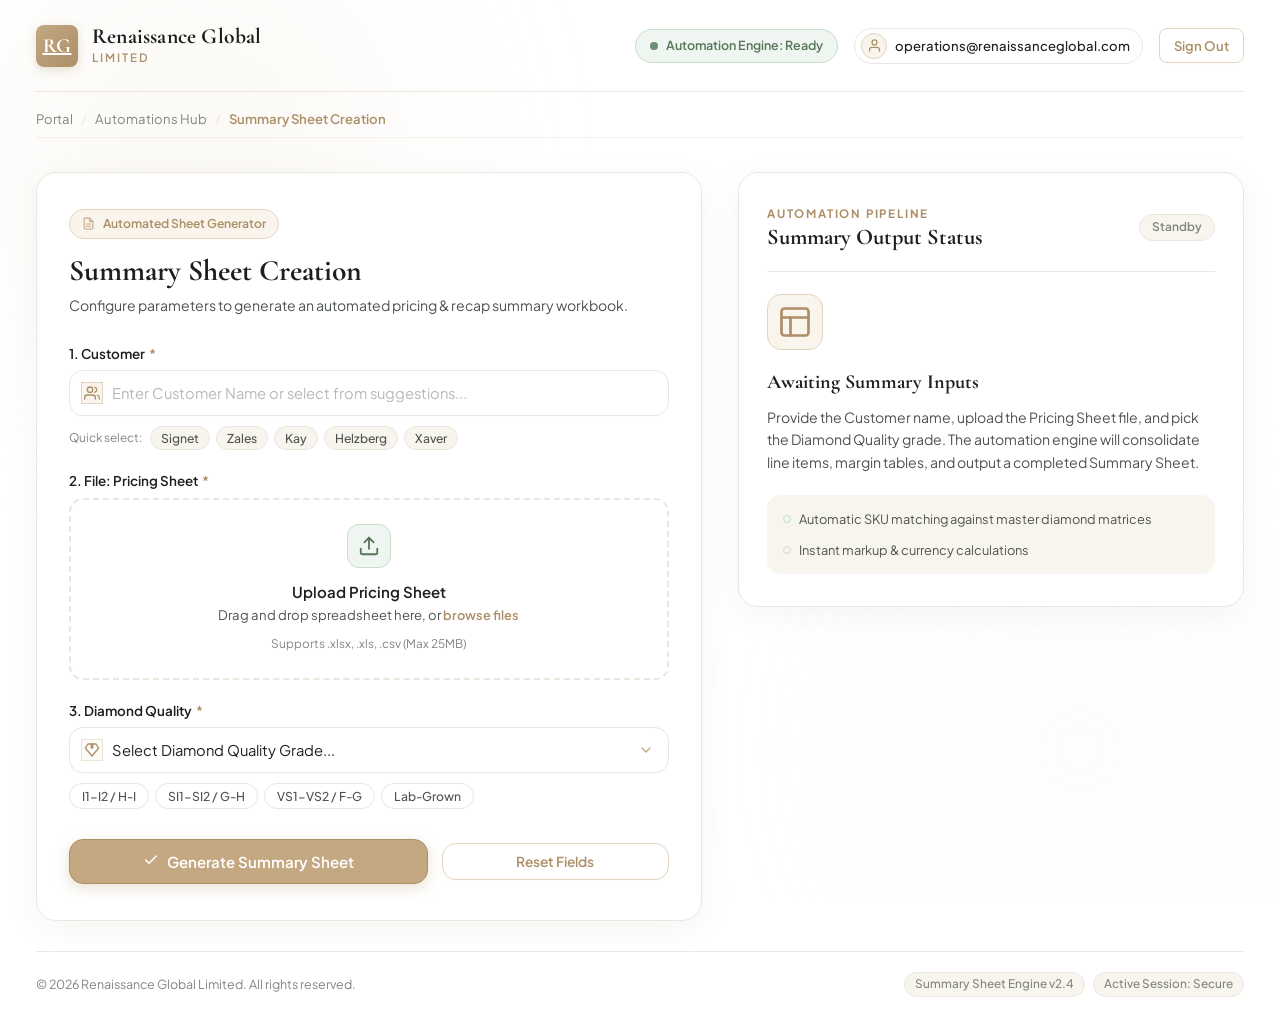
==== summary-sheet-creation.html @ 7bf602a8 "Initial commit" ====
<!DOCTYPE html>
<html lang="en">
<head>
  <meta charset="UTF-8">
  <meta name="viewport" content="width=device-width, initial-scale=1.0">
  <title>Summary Sheet Creation — Renaissance Global Limited</title>
  <meta name="description" content="Renaissance Global Limited — Automated Summary Sheet Creation workflow for customer pricing sheets and diamond specifications.">
  <meta name="theme-color" content="#ffffff">

  <!-- Typography -->
  <link rel="preconnect" href="https://fonts.googleapis.com">
  <link rel="preconnect" href="https://fonts.gstatic.com" crossorigin>
  <link href="https://fonts.googleapis.com/css2?family=Cormorant+Garamond:ital,wght@0,500;0,600;0,700;1,400&family=Plus+Jakarta+Sans:wght@300;400;500;600;700&display=swap" rel="stylesheet">
  <link rel="icon" href="data:image/svg+xml,<svg xmlns='http://www.w3.org/2000/svg' viewBox='0 0 32 32'><rect width='32' height='32' rx='6' fill='%23C4A882'/><text x='16' y='22' font-family='Georgia, serif' font-size='15' font-weight='bold' fill='white' text-anchor='middle'>RG</text></svg>">

  <link rel="stylesheet" href="styles.css">
</head>
<body class="page-summary-sheet">
  <!-- Subtle Ambient Glow Orbs (Soft Cream & Light Green on 80%+ White Canvas) -->
  <div class="ambient-canvas" aria-hidden="true">
    <div class="glow-shape shape-1"></div>
    <div class="glow-shape shape-2"></div>
  </div>

  <div class="page-wrapper app-layout">
    <!-- Top Portal Header -->
    <header class="portal-header">
      <div class="brand-group">
        <a href="index.html" class="brand-monogram" title="Back to Portal Home">RG</a>
        <div class="brand-meta">
          <span class="brand-name">Renaissance Global</span>
          <span class="brand-sub">Limited</span>
        </div>
      </div>

      <!-- Navigation & User Info -->
      <div class="header-user-nav">
        <div class="status-indicator">
          <span class="status-dot"></span>
          <span class="status-text">Automation Engine: Ready</span>
        </div>

        <div class="user-profile-badge">
          <span class="user-avatar icon-tan">
            <svg width="15" height="15" viewBox="0 0 24 24" fill="none" stroke="currentColor" stroke-width="2" stroke-linecap="round" stroke-linejoin="round">
              <path d="M20 21v-2a4 4 0 0 0-4-4H8a4 4 0 0 0-4 4v2"></path>
              <circle cx="12" cy="7" r="4"></circle>
            </svg>
          </span>
          <span class="user-email-text" id="header-user-email">operations@renaissanceglobal.com</span>
        </div>

        <a href="index.html" class="btn btn-secondary btn-sm" id="header-logout-btn" title="Sign out of session">
          <span>Sign Out</span>
        </a>
      </div>
    </header>

    <!-- Breadcrumb / Workflow Title -->
    <nav class="breadcrumb-bar" aria-label="Breadcrumb">
      <div class="breadcrumb-trail">
        <a href="index.html" class="breadcrumb-link">Portal</a>
        <span class="breadcrumb-separator">/</span>
        <span class="breadcrumb-link">Automations Hub</span>
        <span class="breadcrumb-separator">/</span>
        <span class="breadcrumb-current">Summary Sheet Creation</span>
      </div>
    </nav>

    <!-- Main Content Area -->
    <main class="summary-sheet-main">
      <div class="summary-layout-grid">
        
        <!-- Left / Form Container -->
        <section class="form-section-card">
          <div class="card-header">
            <div class="tag-pill sm">
              <span class="tag-icon">
                <svg width="13" height="13" viewBox="0 0 24 24" fill="none" stroke="currentColor" stroke-width="2" stroke-linecap="round" stroke-linejoin="round">
                  <path d="M14 2H6a2 2 0 0 0-2 2v16a2 2 0 0 0 2 2h12a2 2 0 0 0 2-2V8z"></path>
                  <polyline points="14 2 14 8 20 8"></polyline>
                  <line x1="16" y1="13" x2="8" y2="13"></line>
                  <line x1="16" y1="17" x2="8" y2="17"></line>
                </svg>
              </span>
              <span>Automated Sheet Generator</span>
            </div>
            <h1 class="card-title">Summary Sheet Creation</h1>
            <p class="card-subtitle">
              Configure parameters to generate an automated pricing & recap summary workbook.
            </p>
          </div>

          <!-- SUMMARY SHEET CREATION FORM -->
          <form id="summary-sheet-form" onsubmit="return false;" novalidate>
            
            <!-- INPUT 1: Customer -->
            <div class="form-group">
              <label for="input-customer" class="form-label">
                <span>1. Customer</span>
                <span class="required-indicator">*</span>
              </label>
              <div class="input-wrapper">
                <span class="input-icon icon-tan">
                  <svg width="16" height="16" viewBox="0 0 24 24" fill="none" stroke="currentColor" stroke-width="2" stroke-linecap="round" stroke-linejoin="round">
                    <path d="M17 21v-2a4 4 0 0 0-4-4H5a4 4 0 0 0-4 4v2"></path>
                    <circle cx="9" cy="7" r="4"></circle>
                    <path d="M23 21v-2a4 4 0 0 0-3-3.87"></path>
                    <path d="M16 3.13a4 4 0 0 1 0 7.75"></path>
                  </svg>
                </span>
                <input 
                  type="text" 
                  id="input-customer" 
                  name="customer" 
                  class="form-input" 
                  placeholder="Enter Customer Name or select from suggestions..." 
                  list="customer-suggestions" 
                  required 
                  autocomplete="off"
                >
                <datalist id="customer-suggestions">
                  <option value="Signet Jewelers">
                  <option value="Zales">
                  <option value="Kay Jewelers">
                  <option value="Jared Galleria">
                  <option value="Helzberg Diamonds">
                  <option value="Fred Meyer Jewelers">
                  <option value="Macy's Fine Jewelry">
                  <option value="Amazon Luxury">
                  <option value="Xaver Retail Partners">
                </datalist>
              </div>
              <span class="field-error" id="customer-error">Please specify a customer name.</span>

              <!-- Quick Customer Chips -->
              <div class="quick-chips">
                <span class="chips-label">Quick select:</span>
                <button type="button" class="chip-btn" data-customer="Signet Jewelers">Signet</button>
                <button type="button" class="chip-btn" data-customer="Zales">Zales</button>
                <button type="button" class="chip-btn" data-customer="Kay Jewelers">Kay</button>
                <button type="button" class="chip-btn" data-customer="Helzberg Diamonds">Helzberg</button>
                <button type="button" class="chip-btn" data-customer="Xaver Retail Partners">Xaver</button>
              </div>
            </div>

            <!-- INPUT 2: File : Pricing Sheet -->
            <div class="form-group">
              <label class="form-label">
                <span>2. File: Pricing Sheet</span>
                <span class="required-indicator">*</span>
              </label>

              <!-- Drag and Drop Upload Area -->
              <div class="file-drop-zone" id="file-drop-zone">
                <input 
                  type="file" 
                  id="input-pricing-sheet" 
                  name="pricing_sheet" 
                  class="file-input-hidden" 
                  accept=".xlsx, .xls, .csv" 
                  required
                >
                <div class="drop-zone-content" id="drop-zone-idle">
                  <div class="drop-icon-wrap icon-green">
                    <svg width="22" height="22" viewBox="0 0 24 24" fill="none" stroke="currentColor" stroke-width="2" stroke-linecap="round" stroke-linejoin="round">
                      <path d="M21 15v4a2 2 0 0 1-2 2H5a2 2 0 0 1-2-2v-4"></path>
                      <polyline points="17 8 12 3 7 8"></polyline>
                      <line x1="12" y1="3" x2="12" y2="15"></line>
                    </svg>
                  </div>
                  <div class="drop-text">
                    <span class="drop-title">Upload Pricing Sheet</span>
                    <span class="drop-subtitle">Drag and drop spreadsheet here, or <button type="button" class="btn-text-link" id="browse-file-btn">browse files</button></span>
                  </div>
                  <div class="drop-hint">Supports .xlsx, .xls, .csv (Max 25MB)</div>
                </div>

                <!-- Selected File Display -->
                <div class="file-selected-card" id="file-selected-card" style="display: none;">
                  <div class="file-card-info">
                    <div class="file-icon-badge icon-tan">
                      <svg width="20" height="20" viewBox="0 0 24 24" fill="none" stroke="currentColor" stroke-width="2" stroke-linecap="round" stroke-linejoin="round">
                        <path d="M14 2H6a2 2 0 0 0-2 2v16a2 2 0 0 0 2 2h12a2 2 0 0 0 2-2V8z"></path>
                        <polyline points="14 2 14 8 20 8"></polyline>
                        <line x1="8" y1="13" x2="16" y2="13"></line>
                        <line x1="8" y1="17" x2="16" y2="17"></line>
                      </svg>
                    </div>
                    <div class="file-details">
                      <span class="file-name" id="display-file-name">Pricing_Master_2026.xlsx</span>
                      <span class="file-size" id="display-file-size">1.4 MB • Excel Workbook</span>
                    </div>
                  </div>
                  <button type="button" class="file-remove-btn" id="file-remove-btn" title="Remove file" aria-label="Remove selected file">&times;</button>
                </div>
              </div>
              <span class="field-error" id="file-error">Please select a valid Pricing Sheet spreadsheet.</span>
            </div>

            <!-- INPUT 3: Diamond Quality -->
            <div class="form-group">
              <label for="input-diamond-quality" class="form-label">
                <span>3. Diamond Quality</span>
                <span class="required-indicator">*</span>
              </label>
              
              <div class="input-wrapper">
                <span class="input-icon icon-cream">
                  <svg width="16" height="16" viewBox="0 0 24 24" fill="none" stroke="currentColor" stroke-width="2" stroke-linecap="round" stroke-linejoin="round">
                    <path d="M6 3h12l4 6-10 12L2 9z"></path>
                    <path d="M11 3v6"></path>
                    <path d="M13 3v6"></path>
                  </svg>
                </span>
                <select id="input-diamond-quality" name="diamond_quality" class="form-input form-select" required>
                  <option value="" disabled selected>Select Diamond Quality Grade...</option>
                  <option value="I1-I2 / H-I (Commercial)">I1-I2 / H-I (Commercial Standard)</option>
                  <option value="SI1-SI2 / G-H (Fine Commercial)">SI1-SI2 / G-H (Fine Commercial)</option>
                  <option value="SI1 / F-G (Premium Retail)">SI1 / F-G (Premium Retail)</option>
                  <option value="VS1-VS2 / F-G (High Precision)">VS1-VS2 / F-G (High Precision)</option>
                  <option value="VVS / D-F (Signature Collection)">VVS / D-F (Signature Collection)</option>
                  <option value="Lab-Grown / SI-VS / E-F">Lab-Grown / SI-VS / E-F (Sustainable)</option>
                  <option value="Custom Specification">Custom Diamond Quality Spec...</option>
                </select>
              </div>
              <span class="field-error" id="quality-error">Please select a diamond quality specification.</span>

              <!-- Quality Quick Selection Badges -->
              <div class="quality-badges-row">
                <button type="button" class="quality-pill" data-quality="I1-I2 / H-I (Commercial)">I1-I2 / H-I</button>
                <button type="button" class="quality-pill" data-quality="SI1-SI2 / G-H (Fine Commercial)">SI1-SI2 / G-H</button>
                <button type="button" class="quality-pill" data-quality="VS1-VS2 / F-G (High Precision)">VS1-VS2 / F-G</button>
                <button type="button" class="quality-pill" data-quality="Lab-Grown / SI-VS / E-F">Lab-Grown</button>
              </div>
            </div>

            <!-- Form Actions -->
            <div class="form-actions-row">
              <button type="submit" class="btn btn-primary" id="btn-create-summary">
                <span class="btn-spinner" id="btn-spinner" style="display: none;"></span>
                <span class="btn-icon">
                  <svg width="16" height="16" viewBox="0 0 24 24" fill="none" stroke="currentColor" stroke-width="2.2" stroke-linecap="round" stroke-linejoin="round">
                    <polyline points="20 6 9 17 4 12"></polyline>
                  </svg>
                </span>
                <span id="btn-text">Generate Summary Sheet</span>
              </button>

              <button type="button" class="btn btn-secondary" id="btn-reset-form">
                <span>Reset Fields</span>
              </button>
            </div>

          </form>
        </section>

        <!-- Right / Automation Processing Status & Live Output Preview -->
        <aside class="automation-preview-card">
          <div class="preview-header">
            <div class="preview-title-group">
              <span class="preview-eyebrow">Automation Pipeline</span>
              <h2 class="preview-title">Summary Output Status</h2>
            </div>
            <span class="status-pill-badge" id="pipeline-status-badge">Standby</span>
          </div>

          <!-- Processing Progress Bar -->
          <div class="pipeline-progress-container" id="progress-container" style="display: none;">
            <div class="progress-labels">
              <span id="progress-step-text">Reading pricing sheet formulas...</span>
              <span id="progress-percent-text">0%</span>
            </div>
            <div class="progress-bar-track">
              <div class="progress-bar-fill" id="progress-bar-fill" style="width: 0%;"></div>
            </div>
          </div>

          <!-- Empty / Initial Guide View -->
          <div class="preview-body" id="preview-idle-view">
            <div class="idle-illustration icon-tan">
              <svg width="36" height="36" viewBox="0 0 24 24" fill="none" stroke="currentColor" stroke-width="1.8" stroke-linecap="round" stroke-linejoin="round">
                <rect x="3" y="3" width="18" height="18" rx="2" ry="2"></rect>
                <line x1="3" y1="9" x2="21" y2="9"></line>
                <line x1="9" y1="21" x2="9" y2="9"></line>
              </svg>
            </div>
            <h3 class="idle-heading">Awaiting Summary Inputs</h3>
            <p class="idle-text">
              Provide the Customer name, upload the Pricing Sheet file, and pick the Diamond Quality grade. The automation engine will consolidate line items, margin tables, and output a completed Summary Sheet.
            </p>
            <div class="idle-tips">
              <div class="tip-item">
                <span class="tip-dot icon-green"></span>
                <span>Automatic SKU matching against master diamond matrices</span>
              </div>
              <div class="tip-item">
                <span class="tip-dot icon-tan"></span>
                <span>Instant markup & currency calculations</span>
              </div>
            </div>
          </div>

          <!-- Completed Generated Summary Result View -->
          <div class="generated-result-card" id="preview-result-view" style="display: none;">
            <div class="result-success-banner">
              <div class="success-icon icon-green">
                <svg width="20" height="20" viewBox="0 0 24 24" fill="none" stroke="currentColor" stroke-width="2.2" stroke-linecap="round" stroke-linejoin="round">
                  <path d="M22 11.08V12a10 10 0 1 1-5.93-9.14"></path>
                  <polyline points="22 4 12 14.01 9 11.01"></polyline>
                </svg>
              </div>
              <div>
                <h4 class="result-title">Summary Sheet Generated</h4>
                <span class="result-time" id="result-timestamp">Processed at 18:58:30</span>
              </div>
            </div>

            <!-- Key Summary Metadata Metrics -->
            <div class="result-metrics-grid">
              <div class="result-metric">
                <span class="metric-key">Customer</span>
                <span class="metric-val" id="res-customer">Signet Jewelers</span>
              </div>
              <div class="result-metric">
                <span class="metric-key">Diamond Quality</span>
                <span class="metric-val" id="res-quality">SI1-SI2 / G-H</span>
              </div>
              <div class="result-metric">
                <span class="metric-key">Pricing Source</span>
                <span class="metric-val" id="res-file">Pricing_Sheet.xlsx</span>
              </div>
              <div class="result-metric">
                <span class="metric-key">Parsed SKUs</span>
                <span class="metric-val text-green">148 Line Items</span>
              </div>
            </div>

            <!-- Generated File Download Box -->
            <div class="download-box">
              <div class="download-info">
                <div class="download-icon icon-green">
                  <svg width="18" height="18" viewBox="0 0 24 24" fill="none" stroke="currentColor" stroke-width="2" stroke-linecap="round" stroke-linejoin="round">
                    <path d="M14 2H6a2 2 0 0 0-2 2v16a2 2 0 0 0 2 2h12a2 2 0 0 0 2-2V8z"></path>
                    <polyline points="14 2 14 8 20 8"></polyline>
                    <line x1="12" y1="18" x2="12" y2="12"></line>
                    <line x1="9" y1="15" x2="12" y2="18"></line>
                    <line x1="15" y1="15" x2="12" y2="18"></line>
                  </svg>
                </div>
                <div>
                  <span class="generated-filename" id="gen-filename">Signet_Summary_Sheet_SI1-GH.xlsx</span>
                  <span class="generated-filesize">Ready for download • 482 KB</span>
                </div>
              </div>
              <button type="button" class="btn btn-primary btn-sm" id="btn-download-sheet">
                <span>Download Sheet</span>
                <svg width="14" height="14" viewBox="0 0 24 24" fill="none" stroke="currentColor" stroke-width="2" stroke-linecap="round" stroke-linejoin="round">
                  <path d="M21 15v4a2 2 0 0 1-2 2H5a2 2 0 0 1-2-2v-4"></path>
                  <polyline points="7 10 12 15 17 10"></polyline>
                  <line x1="12" y1="15" x2="12" y2="3"></line>
                </svg>
              </button>
            </div>
          </div>

        </aside>

      </div>
    </main>

    <!-- Footer -->
    <footer class="portal-footer">
      <div class="footer-left">
        <span>&copy; 2026 Renaissance Global Limited. All rights reserved.</span>
      </div>
      <div class="footer-right">
        <span class="footer-tag">Summary Sheet Engine v2.4</span>
        <span class="footer-tag">Active Session: Secure</span>
      </div>
    </footer>
  </div>

  <!-- Toast Notification Container -->
  <div class="toast-container" id="toast-container" aria-live="polite"></div>

  <script src="summary-sheet.js"></script>
</body>
</html>
---- styles.css ----
/* ==========================================================================
   RENAISSANCE GLOBAL LIMITED — AUTOMATIONS LOGIN PORTAL
   Style System:
   - 80%+ Pure White background
   - Light shade of Tan, Cream, Light Green (exclusively for icons and buttons)
   - STRICTLY NO Dark Theme. STRICTLY NO Blue color.
   - Clean, minimal, elegant single-page layout.
   ========================================================================== */

:root {
  /* 80%+ Pure White Canvas */
  --bg-body: #FFFFFF;
  --bg-card: #FFFFFF;
  --bg-subtle: #FAFAF8;
  --bg-cream-tint: #F7F5EE;

  /* Borders & Dividers */
  --border-light: #EBE7DF;
  --border-subtle: #F3EFE9;
  --border-focus: #C4A882;

  /* Accent Colors (Icons & Buttons ONLY) */
  --tan-base: #C4A882;
  --tan-dark: #AC8F67;
  --tan-light: #F9F5ED;
  --tan-border: #E2D4BE;

  --green-base: #6E8E72;
  --green-dark: #56765A;
  --green-light: #EFF5F0;
  --green-border: #C8DEC9;

  --cream-base: #EDE4D3;
  --cream-dark: #C9BEA8;
  --cream-light: #FDFBF8;

  /* Typography Colors (Warm Charcoal / Muted Stone - No Blue undertone) */
  --text-title: #1C201D;
  --text-body: #4E544F;
  --text-muted: #808780;
  --text-inverted: #FFFFFF;
  --text-error: #B94A48;

  /* Fonts */
  --font-sans: 'Plus Jakarta Sans', -apple-system, BlinkMacSystemFont, 'Segoe UI', Roboto, sans-serif;
  --font-serif: 'Cormorant Garamond', Georgia, serif;

  /* Soft Shadows */
  --shadow-card: 0 8px 30px rgba(130, 115, 95, 0.07);
  --shadow-hover: 0 12px 36px rgba(130, 115, 95, 0.12);
  --shadow-input: 0 1px 3px rgba(0, 0, 0, 0.02);

  /* Radius */
  --radius-sm: 8px;
  --radius-md: 14px;
  --radius-lg: 20px;
  --radius-pill: 9999px;

  /* Transitions */
  --transition-fast: 0.18s cubic-bezier(0.16, 1, 0.3, 1);
  --transition-normal: 0.28s cubic-bezier(0.16, 1, 0.3, 1);
}

/* Reset */
*, *::before, *::after {
  box-sizing: border-box;
  margin: 0;
  padding: 0;
}

html, body {
  height: 100%;
}

body {
  font-family: var(--font-sans);
  background-color: var(--bg-body);
  color: var(--text-body);
  line-height: 1.6;
  -webkit-font-smoothing: antialiased;
  -moz-osx-font-smoothing: grayscale;
  overflow-x: hidden;
  position: relative;
}

/* Ambient canvas shapes (very faint cream/tan accents on 80% white canvas) */
.ambient-canvas {
  position: fixed;
  top: 0;
  left: 0;
  width: 100%;
  height: 100%;
  pointer-events: none;
  z-index: 0;
  overflow: hidden;
}

.glow-shape {
  position: absolute;
  border-radius: 50%;
  filter: blur(100px);
  opacity: 0.35;
}

.shape-1 {
  top: -120px;
  left: -80px;
  width: 550px;
  height: 550px;
  background: radial-gradient(circle, var(--cream-base) 0%, rgba(255, 255, 255, 0) 70%);
}

.shape-2 {
  bottom: -100px;
  right: -50px;
  width: 500px;
  height: 500px;
  background: radial-gradient(circle, var(--green-light) 0%, rgba(255, 255, 255, 0) 70%);
}

/* Single Page Container */
.page-wrapper {
  position: relative;
  z-index: 1;
  min-height: 100vh;
  display: flex;
  flex-direction: column;
  justify-content: space-between;
  padding: 24px 36px;
  max-width: 1280px;
  margin: 0 auto;
}

/* ==========================================================================
   HEADER / BRAND BAR
   ========================================================================== */
.portal-header {
  display: flex;
  align-items: center;
  justify-content: space-between;
  padding-bottom: 24px;
  border-bottom: 1px solid var(--border-light);
}

.brand-group {
  display: flex;
  align-items: center;
  gap: 14px;
}

.brand-monogram {
  width: 42px;
  height: 42px;
  border-radius: var(--radius-sm);
  background: linear-gradient(135deg, var(--tan-base), var(--tan-dark));
  color: var(--text-inverted);
  display: flex;
  align-items: center;
  justify-content: center;
  font-family: var(--font-serif);
  font-weight: 700;
  font-size: 1.25rem;
  letter-spacing: 0.5px;
  box-shadow: 0 3px 10px rgba(196, 168, 130, 0.35);
}

.brand-meta {
  display: flex;
  flex-direction: column;
}

.brand-name {
  font-family: var(--font-serif);
  font-size: 1.35rem;
  font-weight: 700;
  color: var(--text-title);
  line-height: 1.15;
  letter-spacing: 0.2px;
}

.brand-sub {
  font-size: 0.72rem;
  text-transform: uppercase;
  letter-spacing: 2px;
  color: var(--tan-dark);
  font-weight: 600;
}

/* Live Status Indicator */
.status-indicator {
  display: inline-flex;
  align-items: center;
  gap: 8px;
  background-color: var(--green-light);
  border: 1px solid var(--green-border);
  padding: 6px 14px;
  border-radius: var(--radius-pill);
  font-size: 0.78rem;
  font-weight: 600;
  color: var(--green-dark);
}

.status-dot {
  width: 8px;
  height: 8px;
  background-color: var(--green-base);
  border-radius: 50%;
  box-shadow: 0 0 0 0 rgba(110, 142, 114, 0.7);
  animation: pulseGreen 2s infinite;
}

@keyframes pulseGreen {
  0% {
    transform: scale(0.95);
    box-shadow: 0 0 0 0 rgba(110, 142, 114, 0.7);
  }
  70% {
    transform: scale(1);
    box-shadow: 0 0 0 6px rgba(110, 142, 114, 0);
  }
  100% {
    transform: scale(0.95);
    box-shadow: 0 0 0 0 rgba(110, 142, 114, 0);
  }
}

/* ==========================================================================
   MAIN SINGLE-PAGE GRID LAYOUT
   ========================================================================== */
.portal-main {
  flex-grow: 1;
  display: flex;
  align-items: center;
  padding: 40px 0;
}

.portal-grid {
  width: 100%;
  display: grid;
  grid-template-columns: 1.15fr 0.95fr;
  gap: 60px;
  align-items: center;
}

/* ==========================================================================
   LEFT SECTION: INTRO & AUTOMATIONS OVERVIEW
   ========================================================================== */
.portal-intro {
  display: flex;
  flex-direction: column;
}

.tag-pill {
  display: inline-flex;
  align-items: center;
  gap: 8px;
  background-color: var(--tan-light);
  border: 1px solid var(--tan-border);
  color: var(--tan-dark);
  padding: 6px 16px;
  border-radius: var(--radius-pill);
  font-size: 0.82rem;
  font-weight: 600;
  margin-bottom: 20px;
  width: fit-content;
}

.tag-icon {
  display: inline-flex;
  color: var(--tan-base);
}

.portal-heading {
  font-family: var(--font-serif);
  font-size: 3.2rem;
  font-weight: 700;
  color: var(--text-title);
  line-height: 1.15;
  margin-bottom: 16px;
  letter-spacing: -0.5px;
}

.portal-description {
  font-size: 1.08rem;
  line-height: 1.7;
  color: var(--text-body);
  margin-bottom: 30px;
  max-width: 540px;
}

/* Automations List Summary Box */
.automations-summary-box {
  background-color: #FFFFFF;
  border: 1px solid var(--border-light);
  border-radius: var(--radius-md);
  padding: 24px;
  box-shadow: 0 2px 12px rgba(130, 115, 95, 0.04);
}

.summary-header {
  font-size: 0.8rem;
  text-transform: uppercase;
  letter-spacing: 1.5px;
  font-weight: 700;
  color: var(--tan-dark);
  margin-bottom: 16px;
}

.automation-items-list {
  display: flex;
  flex-direction: column;
  gap: 12px;
}

.automation-item {
  display: flex;
  align-items: center;
  gap: 14px;
  padding: 8px 10px;
  border-radius: var(--radius-sm);
  transition: background-color var(--transition-fast);
}

.automation-item:hover {
  background-color: var(--bg-cream-tint);
}

.item-icon {
  width: 36px;
  height: 36px;
  border-radius: 10px;
  display: flex;
  align-items: center;
  justify-content: center;
  flex-shrink: 0;
}

.item-info {
  display: flex;
  flex-direction: column;
}

.item-title {
  font-size: 0.94rem;
  font-weight: 600;
  color: var(--text-title);
  line-height: 1.3;
}

.item-sub {
  font-size: 0.78rem;
  color: var(--text-muted);
}

/* ==========================================================================
   RIGHT SECTION: LOGIN CARD
   ========================================================================== */
.portal-login-area {
  display: flex;
  justify-content: center;
}

.login-card {
  width: 100%;
  max-width: 440px;
  background-color: #FFFFFF;
  border: 1px solid var(--border-light);
  border-radius: var(--radius-lg);
  padding: 38px 34px;
  box-shadow: var(--shadow-card);
  position: relative;
  transition: box-shadow var(--transition-normal);
}

.login-card:hover {
  box-shadow: var(--shadow-hover);
}

.card-header {
  margin-bottom: 26px;
}

.card-title {
  font-family: var(--font-serif);
  font-size: 1.85rem;
  font-weight: 700;
  color: var(--text-title);
  margin-bottom: 6px;
  line-height: 1.2;
}

.card-subtitle {
  font-size: 0.88rem;
  color: var(--text-body);
}

/* Form Groups */
.form-group {
  margin-bottom: 20px;
}

.form-label {
  display: block;
  font-size: 0.84rem;
  font-weight: 600;
  color: var(--text-title);
  margin-bottom: 6px;
}

.label-row {
  display: flex;
  align-items: center;
  justify-content: space-between;
  margin-bottom: 6px;
}

.btn-text-link {
  background: none;
  border: none;
  font-size: 0.8rem;
  font-weight: 600;
  color: var(--tan-dark);
  cursor: pointer;
  padding: 0;
  font-family: var(--font-sans);
  transition: color var(--transition-fast);
}

.btn-text-link:hover {
  color: var(--tan-base);
  text-decoration: underline;
}

.input-wrapper {
  position: relative;
  display: flex;
  align-items: center;
}

.form-input {
  width: 100%;
  height: 46px;
  padding: 10px 42px 10px 42px;
  background-color: #FFFFFF;
  border: 1px solid var(--border-light);
  border-radius: var(--radius-md);
  font-size: 0.92rem;
  font-family: var(--font-sans);
  color: var(--text-title);
  transition: all var(--transition-fast);
  box-shadow: var(--shadow-input);
}

.form-input::placeholder {
  color: #B5BAB5;
}

.form-input:focus {
  outline: none;
  border-color: var(--tan-base);
  box-shadow: 0 0 0 3px var(--tan-light);
}

.form-input.invalid {
  border-color: var(--text-error);
  box-shadow: 0 0 0 3px #FDF0F0;
}

/* Input Icons (Tan & Green Accents) */
.input-icon {
  position: absolute;
  left: 12px;
  display: flex;
  align-items: center;
  justify-content: center;
  pointer-events: none;
  width: 22px;
  height: 22px;
}

.password-toggle-btn {
  position: absolute;
  right: 12px;
  background: none;
  border: none;
  display: flex;
  align-items: center;
  justify-content: center;
  color: var(--text-muted);
  cursor: pointer;
  padding: 4px;
}

.password-toggle-btn:hover {
  color: var(--tan-dark);
}

.field-error {
  display: none;
  font-size: 0.76rem;
  color: var(--text-error);
  margin-top: 5px;
  font-weight: 500;
}

/* Checkbox Row */
.form-check-row {
  margin-bottom: 24px;
}

.checkbox-container {
  display: inline-flex;
  align-items: center;
  gap: 10px;
  cursor: pointer;
  user-select: none;
}

.checkbox-container input[type="checkbox"] {
  display: none;
}

.custom-checkbox {
  width: 18px;
  height: 18px;
  border: 1px solid var(--border-light);
  border-radius: 4px;
  background-color: #FFFFFF;
  display: flex;
  align-items: center;
  justify-content: center;
  transition: all var(--transition-fast);
}

.checkbox-container input[type="checkbox"]:checked + .custom-checkbox {
  background-color: var(--green-base);
  border-color: var(--green-dark);
}

.checkbox-container input[type="checkbox"]:checked + .custom-checkbox::after {
  content: '✓';
  color: #FFFFFF;
  font-size: 0.72rem;
  font-weight: 700;
}

.checkbox-label {
  font-size: 0.82rem;
  color: var(--text-body);
}

/* ==========================================================================
   BUTTONS (Only Tan, Cream, and Light Green colors)
   ========================================================================== */
.btn {
  display: inline-flex;
  align-items: center;
  justify-content: center;
  gap: 8px;
  padding: 12px 24px;
  font-size: 0.94rem;
  font-weight: 600;
  border-radius: var(--radius-md);
  text-decoration: none;
  cursor: pointer;
  transition: all var(--transition-normal);
  border: 1px solid transparent;
  font-family: var(--font-sans);
  width: 100%;
}

.btn-primary {
  background-color: var(--tan-base);
  color: #FFFFFF;
  border-color: var(--tan-dark);
  box-shadow: 0 4px 14px rgba(196, 168, 130, 0.35);
}

.btn-primary:hover {
  background-color: var(--tan-dark);
  box-shadow: 0 6px 18px rgba(172, 143, 103, 0.45);
  transform: translateY(-1px);
}

.btn-secondary {
  background-color: #FFFFFF;
  color: var(--tan-dark);
  border: 1px solid var(--tan-border);
  box-shadow: 0 1px 4px rgba(0, 0, 0, 0.02);
  padding: 9px 16px;
  font-size: 0.86rem;
}

.btn-secondary:hover {
  background-color: var(--bg-cream-tint);
  border-color: var(--tan-base);
  transform: translateY(-1px);
}

.btn-spinner {
  width: 16px;
  height: 16px;
  border: 2px solid rgba(255, 255, 255, 0.3);
  border-top-color: #FFFFFF;
  border-radius: 50%;
  animation: spin 0.8s linear infinite;
  display: inline-block;
}

@keyframes spin {
  to { transform: rotate(360deg); }
}

.demo-fill-area {
  margin-top: 14px;
  text-align: center;
}

.btn-icon-tiny {
  display: inline-flex;
  width: 20px;
  height: 20px;
  border-radius: 6px;
  align-items: center;
  justify-content: center;
}

/* Accent Icon Wrappers */
.icon-tan {
  background-color: var(--tan-light);
  color: var(--tan-dark);
  border: 1px solid var(--tan-border);
}

.icon-green {
  background-color: var(--green-light);
  color: var(--green-dark);
  border: 1px solid var(--green-border);
}

.icon-cream {
  background-color: var(--cream-light);
  color: var(--tan-dark);
  border: 1px solid var(--cream-base);
}

.card-notice {
  margin-top: 24px;
  padding-top: 18px;
  border-top: 1px solid var(--border-light);
  display: flex;
  align-items: center;
  gap: 8px;
  font-size: 0.74rem;
  color: var(--text-muted);
}

.security-dot {
  width: 6px;
  height: 6px;
  border-radius: 50%;
  background-color: var(--green-base);
  flex-shrink: 0;
}

/* ==========================================================================
   AUTHENTICATED STATE VIEW
   ========================================================================== */
.authenticated-state {
  text-align: center;
  padding: 10px 0;
  animation: fadeIn 0.4s ease;
}

.success-icon-wrap {
  width: 64px;
  height: 64px;
  border-radius: 50%;
  display: flex;
  align-items: center;
  justify-content: center;
  margin: 0 auto 18px;
}

.auth-title {
  font-family: var(--font-serif);
  font-size: 1.6rem;
  font-weight: 700;
  color: var(--text-title);
  margin-bottom: 6px;
}

.auth-desc {
  font-size: 0.9rem;
  color: var(--text-body);
  margin-bottom: 18px;
}

.auth-user-badge {
  display: inline-block;
  background-color: var(--green-light);
  border: 1px solid var(--green-border);
  color: var(--green-dark);
  padding: 6px 16px;
  border-radius: var(--radius-pill);
  font-size: 0.84rem;
  font-weight: 600;
  margin-bottom: 28px;
}

.auth-quick-actions {
  display: flex;
  flex-direction: column;
  gap: 12px;
}

@keyframes fadeIn {
  from {
    opacity: 0;
    transform: scale(0.97);
  }
  to {
    opacity: 1;
    transform: scale(1);
  }
}

/* ==========================================================================
   TOAST NOTIFICATIONS
   ========================================================================== */
.toast-container {
  position: fixed;
  bottom: 24px;
  right: 24px;
  display: flex;
  flex-direction: column;
  gap: 10px;
  z-index: 1000;
}

.toast {
  background-color: #FFFFFF;
  border: 1px solid var(--green-border);
  box-shadow: var(--shadow-card);
  padding: 12px 18px;
  border-radius: var(--radius-md);
  font-size: 0.86rem;
  color: var(--text-title);
  display: flex;
  align-items: center;
  gap: 10px;
  animation: slideIn 0.3s ease;
}

.toast.toast-tan {
  border-color: var(--tan-border);
}

.toast-icon {
  width: 18px;
  height: 18px;
  color: var(--green-dark);
}

.toast-tan .toast-icon {
  color: var(--tan-dark);
}

@keyframes slideIn {
  from {
    opacity: 0;
    transform: translateX(30px);
  }
  to {
    opacity: 1;
    transform: translateX(0);
  }
}

/* ==========================================================================
   FOOTER
   ========================================================================== */
.portal-footer {
  display: flex;
  align-items: center;
  justify-content: space-between;
  padding-top: 20px;
  border-top: 1px solid var(--border-light);
  font-size: 0.78rem;
  color: var(--text-muted);
  flex-wrap: wrap;
  gap: 12px;
}

.footer-right {
  display: flex;
  gap: 8px;
}

.footer-tag {
  background-color: var(--bg-cream-tint);
  border: 1px solid var(--border-light);
  padding: 2px 10px;
  border-radius: var(--radius-pill);
  font-size: 0.74rem;
  font-weight: 500;
}

/* ==========================================================================
   RESPONSIVE DESIGN
   ========================================================================== */
@media (max-width: 992px) {
  .portal-grid {
    grid-template-columns: 1fr;
    gap: 40px;
  }
  .portal-intro {
    text-align: center;
    align-items: center;
  }
  .automations-summary-box {
    width: 100%;
    max-width: 520px;
    text-align: left;
  }
  .login-card {
    max-width: 520px;
  }
}

@media (max-width: 600px) {
  .page-wrapper {
    padding: 16px 20px;
  }
  .portal-heading {
    font-size: 2.4rem;
  }
  .login-card {
    padding: 28px 22px;
  }
  .portal-footer {
    flex-direction: column;
    align-items: center;
    text-align: center;
  }
}

/* ==========================================================================
   SUMMARY SHEET CREATION PAGE STYLES
   Palette: 80% White, Tan, Cream, Light Green (Buttons & Icons only).
   ========================================================================== */

/* Header User Nav & Small Buttons */
.header-user-nav {
  display: flex;
  align-items: center;
  gap: 16px;
}

.user-profile-badge {
  display: flex;
  align-items: center;
  gap: 8px;
  background-color: #FFFFFF;
  border: 1px solid var(--border-light);
  padding: 4px 12px 4px 6px;
  border-radius: var(--radius-pill);
  font-size: 0.82rem;
  color: var(--text-title);
  font-weight: 500;
}

.user-avatar {
  width: 26px;
  height: 26px;
  border-radius: 50%;
  display: flex;
  align-items: center;
  justify-content: center;
}

.btn-sm {
  padding: 6px 14px;
  font-size: 0.82rem;
  border-radius: var(--radius-sm);
  width: auto;
}

/* Breadcrumb */
.breadcrumb-bar {
  padding: 16px 0 8px;
  border-bottom: 1px solid var(--border-subtle);
  margin-bottom: 24px;
}

.breadcrumb-trail {
  display: flex;
  align-items: center;
  gap: 8px;
  font-size: 0.82rem;
  color: var(--text-muted);
}

.breadcrumb-link {
  color: var(--text-muted);
  text-decoration: none;
  transition: color var(--transition-fast);
}

.breadcrumb-link:hover {
  color: var(--tan-dark);
}

.breadcrumb-separator {
  color: var(--border-light);
}

.breadcrumb-current {
  color: var(--tan-dark);
  font-weight: 600;
}

/* Summary Sheet Main Layout */
.summary-sheet-main {
  flex-grow: 1;
  padding: 10px 0 30px;
}

.summary-layout-grid {
  display: grid;
  grid-template-columns: 1.25fr 0.95fr;
  gap: 36px;
  align-items: start;
}

/* Form Section Card */
.form-section-card {
  background-color: #FFFFFF;
  border: 1px solid var(--border-light);
  border-radius: var(--radius-lg);
  padding: 36px 32px;
  box-shadow: var(--shadow-card);
}

.tag-pill.sm {
  padding: 4px 12px;
  font-size: 0.76rem;
  margin-bottom: 14px;
}

.required-indicator {
  color: var(--tan-dark);
  margin-left: 2px;
}

/* Select Form Input */
.form-select {
  appearance: none;
  background-image: url("data:image/svg+xml;charset=UTF-8,%3csvg xmlns='http://www.w3.org/2000/svg' viewBox='0 0 24 24' fill='none' stroke='%23C4A882' stroke-width='2' stroke-linecap='round' stroke-linejoin='round'%3e%3cpolyline points='6 9 12 15 18 9'%3e%3c/polyline%3e%3c/svg%3e");
  background-repeat: no-repeat;
  background-position: right 14px center;
  background-size: 16px;
  cursor: pointer;
}

/* Quick Chips (Customer) */
.quick-chips {
  display: flex;
  align-items: center;
  gap: 6px;
  flex-wrap: wrap;
  margin-top: 10px;
}

.chips-label {
  font-size: 0.74rem;
  color: var(--text-muted);
  margin-right: 2px;
}

.chip-btn {
  background-color: var(--bg-cream-tint);
  border: 1px solid var(--border-light);
  color: var(--text-body);
  font-size: 0.76rem;
  font-weight: 500;
  padding: 3px 10px;
  border-radius: var(--radius-pill);
  cursor: pointer;
  transition: all var(--transition-fast);
  font-family: var(--font-sans);
}

.chip-btn:hover {
  background-color: var(--tan-light);
  border-color: var(--tan-border);
  color: var(--tan-dark);
}

/* File Drag & Drop Zone */
.file-drop-zone {
  border: 2px dashed var(--border-light);
  border-radius: var(--radius-md);
  padding: 24px 20px;
  text-align: center;
  background-color: #FFFFFF;
  cursor: pointer;
  transition: all var(--transition-normal);
  position: relative;
}

.file-drop-zone:hover,
.file-drop-zone.drag-over {
  border-color: var(--tan-base);
  background-color: var(--tan-light);
}

.file-drop-zone.has-file {
  border-style: solid;
  border-color: var(--green-border);
  background-color: #FFFFFF;
  padding: 14px 18px;
}

.file-drop-zone.invalid {
  border-color: var(--text-error);
  background-color: #FFFDFD;
}

.file-input-hidden {
  display: none;
}

.drop-zone-content {
  display: flex;
  flex-direction: column;
  align-items: center;
  gap: 8px;
}

.drop-icon-wrap {
  width: 44px;
  height: 44px;
  border-radius: 12px;
  display: flex;
  align-items: center;
  justify-content: center;
  margin-bottom: 4px;
}

.drop-title {
  display: block;
  font-size: 0.94rem;
  font-weight: 600;
  color: var(--text-title);
}

.drop-subtitle {
  display: block;
  font-size: 0.82rem;
  color: var(--text-body);
}

.drop-hint {
  font-size: 0.74rem;
  color: var(--text-muted);
  margin-top: 2px;
}

/* Selected File Card */
.file-selected-card {
  display: flex;
  align-items: center;
  justify-content: space-between;
  width: 100%;
}

.file-card-info {
  display: flex;
  align-items: center;
  gap: 12px;
  text-align: left;
}

.file-icon-badge {
  width: 38px;
  height: 38px;
  border-radius: 10px;
  display: flex;
  align-items: center;
  justify-content: center;
  flex-shrink: 0;
}

.file-details {
  display: flex;
  flex-direction: column;
}

.file-name {
  font-size: 0.9rem;
  font-weight: 600;
  color: var(--text-title);
  word-break: break-all;
}

.file-size {
  font-size: 0.76rem;
  color: var(--text-muted);
}

.file-remove-btn {
  background: none;
  border: none;
  font-size: 1.4rem;
  line-height: 1;
  color: var(--text-muted);
  cursor: pointer;
  padding: 4px 8px;
  border-radius: var(--radius-sm);
  transition: all var(--transition-fast);
}

.file-remove-btn:hover {
  background-color: var(--tan-light);
  color: var(--text-error);
}

/* Diamond Quality Pills */
.quality-badges-row {
  display: flex;
  gap: 6px;
  flex-wrap: wrap;
  margin-top: 10px;
}

.quality-pill {
  background-color: #FFFFFF;
  border: 1px solid var(--border-light);
  color: var(--text-body);
  font-size: 0.76rem;
  font-weight: 500;
  padding: 4px 12px;
  border-radius: var(--radius-pill);
  cursor: pointer;
  transition: all var(--transition-fast);
  font-family: var(--font-sans);
}

.quality-pill:hover {
  background-color: var(--bg-cream-tint);
  border-color: var(--tan-border);
  color: var(--tan-dark);
}

.quality-pill.active {
  background-color: var(--tan-base);
  border-color: var(--tan-dark);
  color: #FFFFFF;
  box-shadow: 0 2px 6px rgba(196, 168, 130, 0.3);
}

/* Form Actions Row */
.form-actions-row {
  display: flex;
  align-items: center;
  gap: 14px;
  margin-top: 30px;
}

.form-actions-row .btn-primary {
  flex: 1.6;
}

.form-actions-row .btn-secondary {
  flex: 1;
}

/* ==========================================================================
   AUTOMATION PREVIEW & OUTPUT CARD (RIGHT PANEL)
   ========================================================================== */
.automation-preview-card {
  background-color: #FFFFFF;
  border: 1px solid var(--border-light);
  border-radius: var(--radius-lg);
  padding: 32px 28px;
  box-shadow: var(--shadow-card);
  position: sticky;
  top: 90px;
}

.preview-header {
  display: flex;
  align-items: center;
  justify-content: space-between;
  padding-bottom: 20px;
  border-bottom: 1px solid var(--border-light);
  margin-bottom: 22px;
}

.preview-eyebrow {
  font-size: 0.72rem;
  text-transform: uppercase;
  letter-spacing: 1.8px;
  color: var(--tan-dark);
  font-weight: 700;
  display: block;
}

.preview-title {
  font-family: var(--font-serif);
  font-size: 1.4rem;
  font-weight: 700;
  color: var(--text-title);
  line-height: 1.2;
}

.status-pill-badge {
  font-size: 0.74rem;
  font-weight: 600;
  padding: 3px 12px;
  border-radius: var(--radius-pill);
  background-color: var(--bg-cream-tint);
  border: 1px solid var(--border-light);
  color: var(--text-muted);
}

.badge-processing {
  background-color: var(--tan-light);
  border-color: var(--tan-border);
  color: var(--tan-dark);
}

.badge-completed {
  background-color: var(--green-light);
  border-color: var(--green-border);
  color: var(--green-dark);
}

/* Progress Bar */
.pipeline-progress-container {
  background-color: var(--bg-cream-tint);
  border: 1px solid var(--border-light);
  border-radius: var(--radius-md);
  padding: 18px 20px;
  margin-bottom: 24px;
}

.progress-labels {
  display: flex;
  align-items: center;
  justify-content: space-between;
  font-size: 0.82rem;
  font-weight: 600;
  color: var(--text-title);
  margin-bottom: 10px;
}

.progress-bar-track {
  width: 100%;
  height: 8px;
  background-color: #FFFFFF;
  border-radius: var(--radius-pill);
  overflow: hidden;
  border: 1px solid var(--border-subtle);
}

.progress-bar-fill {
  height: 100%;
  background: linear-gradient(90deg, var(--tan-base), var(--green-base));
  border-radius: var(--radius-pill);
  transition: width 0.3s ease;
}

/* Idle State in Preview */
.idle-illustration {
  width: 56px;
  height: 56px;
  border-radius: 14px;
  display: flex;
  align-items: center;
  justify-content: center;
  margin-bottom: 16px;
}

.idle-heading {
  font-family: var(--font-serif);
  font-size: 1.25rem;
  font-weight: 700;
  color: var(--text-title);
  margin-bottom: 8px;
}

.idle-text {
  font-size: 0.88rem;
  color: var(--text-body);
  line-height: 1.6;
  margin-bottom: 22px;
}

.idle-tips {
  display: flex;
  flex-direction: column;
  gap: 10px;
  background-color: var(--bg-cream-tint);
  border-radius: var(--radius-md);
  padding: 14px 16px;
  font-size: 0.8rem;
  color: var(--text-body);
}

.tip-item {
  display: flex;
  align-items: center;
  gap: 8px;
}

.tip-dot {
  width: 8px;
  height: 8px;
  border-radius: 50%;
  flex-shrink: 0;
}

/* Generated Result Card */
.generated-result-card {
  animation: fadeIn 0.4s ease;
}

.result-success-banner {
  display: flex;
  align-items: center;
  gap: 12px;
  background-color: var(--green-light);
  border: 1px solid var(--green-border);
  padding: 14px 16px;
  border-radius: var(--radius-md);
  margin-bottom: 20px;
}

.success-icon {
  width: 32px;
  height: 32px;
  border-radius: 50%;
  background-color: #FFFFFF;
  display: flex;
  align-items: center;
  justify-content: center;
  color: var(--green-dark);
  flex-shrink: 0;
}

.result-title {
  font-family: var(--font-serif);
  font-size: 1.15rem;
  font-weight: 700;
  color: var(--green-dark);
  line-height: 1.15;
}

.result-time {
  font-size: 0.74rem;
  color: var(--text-muted);
}

.result-metrics-grid {
  display: grid;
  grid-template-columns: repeat(2, 1fr);
  gap: 10px;
  margin-bottom: 22px;
}

.result-metric {
  background-color: #FFFFFF;
  border: 1px solid var(--border-light);
  border-radius: var(--radius-sm);
  padding: 10px 12px;
}

.metric-key {
  display: block;
  font-size: 0.72rem;
  color: var(--text-muted);
  margin-bottom: 2px;
}

.metric-val {
  font-size: 0.86rem;
  font-weight: 600;
  color: var(--text-title);
  word-break: break-all;
}

/* Download Box */
.download-box {
  background-color: #FFFFFF;
  border: 1px solid var(--tan-border);
  border-radius: var(--radius-md);
  padding: 16px;
  display: flex;
  flex-direction: column;
  gap: 12px;
  box-shadow: var(--shadow-subtle);
}

.download-info {
  display: flex;
  align-items: center;
  gap: 10px;
}

.download-icon {
  width: 34px;
  height: 34px;
  border-radius: 8px;
  display: flex;
  align-items: center;
  justify-content: center;
  flex-shrink: 0;
}

.generated-filename {
  display: block;
  font-size: 0.88rem;
  font-weight: 700;
  color: var(--text-title);
  word-break: break-all;
}

.generated-filesize {
  font-size: 0.74rem;
  color: var(--text-muted);
}

/* Responsive adjustments for Summary Sheet Page */
@media (max-width: 992px) {
  .summary-layout-grid {
    grid-template-columns: 1fr;
  }
  .automation-preview-card {
    position: static;
  }
}
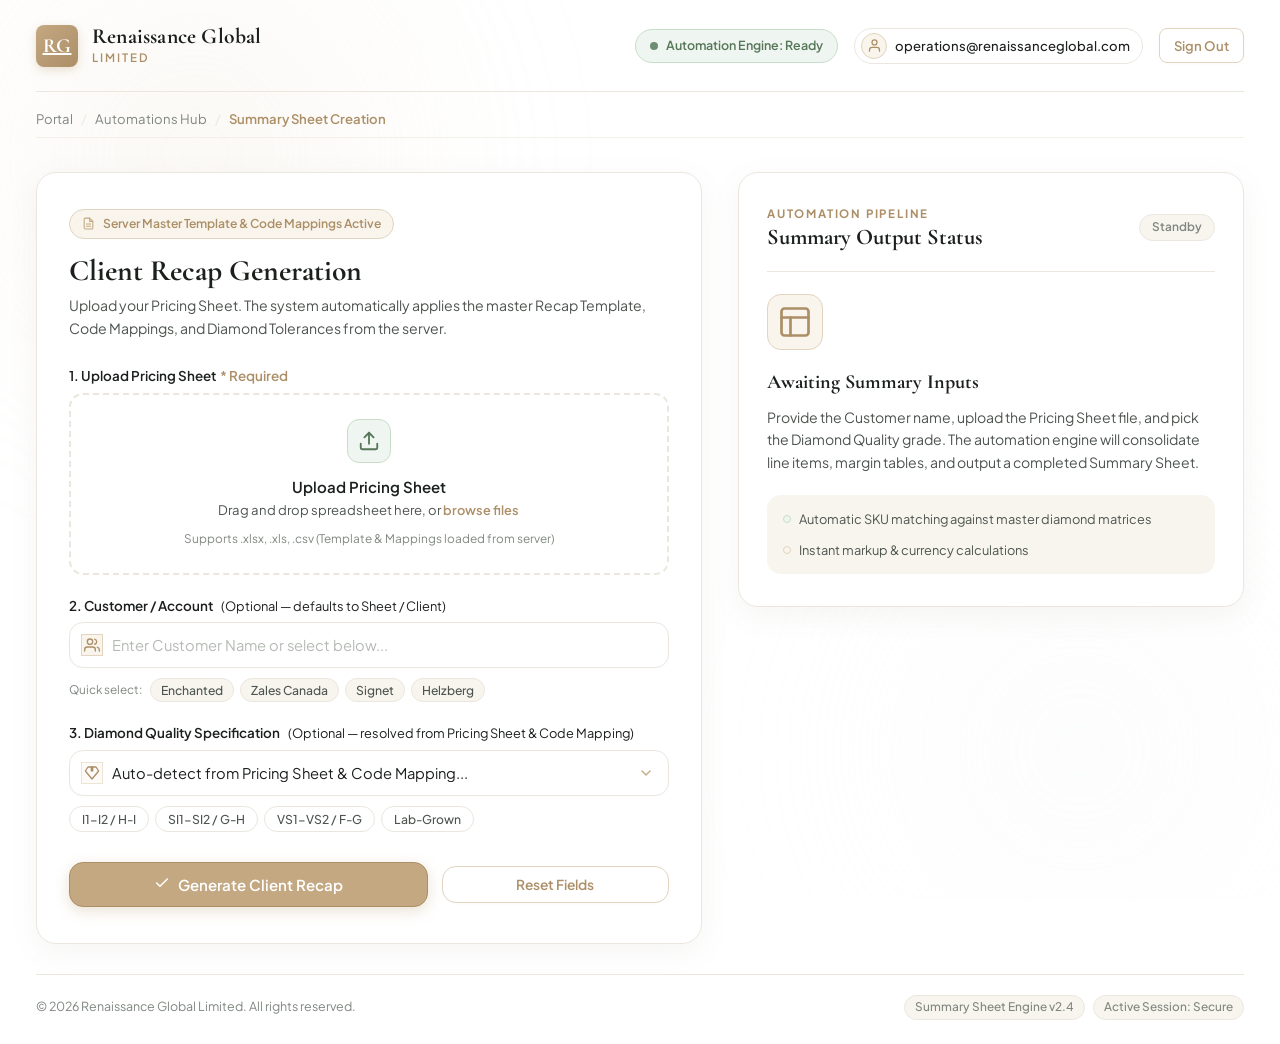
==== commit ec3ac525: "working web based app" ====
--- a/summary-sheet-creation.html
+++ b/summary-sheet-creation.html
@@ -83,72 +83,22 @@
                   <line x1="16" y1="17" x2="8" y2="17"></line>
                 </svg>
               </span>
-              <span>Automated Sheet Generator</span>
-            </div>
-            <h1 class="card-title">Summary Sheet Creation</h1>
+              <span>Server Master Template & Code Mappings Active</span>
+            </div>
+            <h1 class="card-title">Client Recap Generation</h1>
             <p class="card-subtitle">
-              Configure parameters to generate an automated pricing & recap summary workbook.
+              Upload your Pricing Sheet. The system automatically applies the master Recap Template, Code Mappings, and Diamond Tolerances from the server.
             </p>
           </div>
 
           <!-- SUMMARY SHEET CREATION FORM -->
           <form id="summary-sheet-form" onsubmit="return false;" novalidate>
             
-            <!-- INPUT 1: Customer -->
-            <div class="form-group">
-              <label for="input-customer" class="form-label">
-                <span>1. Customer</span>
-                <span class="required-indicator">*</span>
-              </label>
-              <div class="input-wrapper">
-                <span class="input-icon icon-tan">
-                  <svg width="16" height="16" viewBox="0 0 24 24" fill="none" stroke="currentColor" stroke-width="2" stroke-linecap="round" stroke-linejoin="round">
-                    <path d="M17 21v-2a4 4 0 0 0-4-4H5a4 4 0 0 0-4 4v2"></path>
-                    <circle cx="9" cy="7" r="4"></circle>
-                    <path d="M23 21v-2a4 4 0 0 0-3-3.87"></path>
-                    <path d="M16 3.13a4 4 0 0 1 0 7.75"></path>
-                  </svg>
-                </span>
-                <input 
-                  type="text" 
-                  id="input-customer" 
-                  name="customer" 
-                  class="form-input" 
-                  placeholder="Enter Customer Name or select from suggestions..." 
-                  list="customer-suggestions" 
-                  required 
-                  autocomplete="off"
-                >
-                <datalist id="customer-suggestions">
-                  <option value="Signet Jewelers">
-                  <option value="Zales">
-                  <option value="Kay Jewelers">
-                  <option value="Jared Galleria">
-                  <option value="Helzberg Diamonds">
-                  <option value="Fred Meyer Jewelers">
-                  <option value="Macy's Fine Jewelry">
-                  <option value="Amazon Luxury">
-                  <option value="Xaver Retail Partners">
-                </datalist>
-              </div>
-              <span class="field-error" id="customer-error">Please specify a customer name.</span>
-
-              <!-- Quick Customer Chips -->
-              <div class="quick-chips">
-                <span class="chips-label">Quick select:</span>
-                <button type="button" class="chip-btn" data-customer="Signet Jewelers">Signet</button>
-                <button type="button" class="chip-btn" data-customer="Zales">Zales</button>
-                <button type="button" class="chip-btn" data-customer="Kay Jewelers">Kay</button>
-                <button type="button" class="chip-btn" data-customer="Helzberg Diamonds">Helzberg</button>
-                <button type="button" class="chip-btn" data-customer="Xaver Retail Partners">Xaver</button>
-              </div>
-            </div>
-
-            <!-- INPUT 2: File : Pricing Sheet -->
+            <!-- INPUT 1: File : Pricing Sheet (Required) -->
             <div class="form-group">
               <label class="form-label">
-                <span>2. File: Pricing Sheet</span>
-                <span class="required-indicator">*</span>
+                <span>1. Upload Pricing Sheet</span>
+                <span class="required-indicator">* Required</span>
               </label>
 
               <!-- Drag and Drop Upload Area -->
@@ -173,7 +123,7 @@
                     <span class="drop-title">Upload Pricing Sheet</span>
                     <span class="drop-subtitle">Drag and drop spreadsheet here, or <button type="button" class="btn-text-link" id="browse-file-btn">browse files</button></span>
                   </div>
-                  <div class="drop-hint">Supports .xlsx, .xls, .csv (Max 25MB)</div>
+                  <div class="drop-hint">Supports .xlsx, .xls, .csv (Template & Mappings loaded from server)</div>
                 </div>
 
                 <!-- Selected File Display -->
@@ -198,11 +148,56 @@
               <span class="field-error" id="file-error">Please select a valid Pricing Sheet spreadsheet.</span>
             </div>
 
-            <!-- INPUT 3: Diamond Quality -->
+            <!-- INPUT 2: Customer (Optional) -->
+            <div class="form-group">
+              <label for="input-customer" class="form-label">
+                <span>2. Customer / Account</span>
+                <span class="text-muted" style="font-size: 0.8rem; font-weight: normal; margin-left: 6px;">(Optional — defaults to Sheet / Client)</span>
+              </label>
+              <div class="input-wrapper">
+                <span class="input-icon icon-tan">
+                  <svg width="16" height="16" viewBox="0 0 24 24" fill="none" stroke="currentColor" stroke-width="2" stroke-linecap="round" stroke-linejoin="round">
+                    <path d="M17 21v-2a4 4 0 0 0-4-4H5a4 4 0 0 0-4 4v2"></path>
+                    <circle cx="9" cy="7" r="4"></circle>
+                    <path d="M23 21v-2a4 4 0 0 0-3-3.87"></path>
+                    <path d="M16 3.13a4 4 0 0 1 0 7.75"></path>
+                  </svg>
+                </span>
+                <input 
+                  type="text" 
+                  id="input-customer" 
+                  name="customer" 
+                  class="form-input" 
+                  placeholder="Enter Customer Name or select below..." 
+                  list="customer-suggestions" 
+                  autocomplete="off"
+                >
+                <datalist id="customer-suggestions">
+                  <option value="ZALES ENCHANTED BRIDAL">
+                  <option value="ZALES CANADA">
+                  <option value="Signet Jewelers">
+                  <option value="Kay Jewelers">
+                  <option value="Helzberg Diamonds">
+                  <option value="Macy's Fine Jewelry">
+                </datalist>
+              </div>
+              <span class="field-error" id="customer-error">Please specify a customer name.</span>
+
+              <!-- Quick Customer Chips -->
+              <div class="quick-chips">
+                <span class="chips-label">Quick select:</span>
+                <button type="button" class="chip-btn" data-customer="ZALES ENCHANTED BRIDAL">Enchanted</button>
+                <button type="button" class="chip-btn" data-customer="ZALES CANADA">Zales Canada</button>
+                <button type="button" class="chip-btn" data-customer="Signet Jewelers">Signet</button>
+                <button type="button" class="chip-btn" data-customer="Helzberg Diamonds">Helzberg</button>
+              </div>
+            </div>
+
+            <!-- INPUT 3: Diamond Quality (Optional) -->
             <div class="form-group">
               <label for="input-diamond-quality" class="form-label">
-                <span>3. Diamond Quality</span>
-                <span class="required-indicator">*</span>
+                <span>3. Diamond Quality Specification</span>
+                <span class="text-muted" style="font-size: 0.8rem; font-weight: normal; margin-left: 6px;">(Optional — resolved from Pricing Sheet & Code Mapping)</span>
               </label>
               
               <div class="input-wrapper">
@@ -213,8 +208,8 @@
                     <path d="M13 3v6"></path>
                   </svg>
                 </span>
-                <select id="input-diamond-quality" name="diamond_quality" class="form-input form-select" required>
-                  <option value="" disabled selected>Select Diamond Quality Grade...</option>
+                <select id="input-diamond-quality" name="diamond_quality" class="form-input form-select">
+                  <option value="" selected>Auto-detect from Pricing Sheet & Code Mapping...</option>
                   <option value="I1-I2 / H-I (Commercial)">I1-I2 / H-I (Commercial Standard)</option>
                   <option value="SI1-SI2 / G-H (Fine Commercial)">SI1-SI2 / G-H (Fine Commercial)</option>
                   <option value="SI1 / F-G (Premium Retail)">SI1 / F-G (Premium Retail)</option>
@@ -244,7 +239,7 @@
                     <polyline points="20 6 9 17 4 12"></polyline>
                   </svg>
                 </span>
-                <span id="btn-text">Generate Summary Sheet</span>
+                <span id="btn-text">Generate Client Recap</span>
               </button>
 
               <button type="button" class="btn btn-secondary" id="btn-reset-form">
@@ -311,7 +306,7 @@
                 </svg>
               </div>
               <div>
-                <h4 class="result-title">Summary Sheet Generated</h4>
+                <h4 class="result-title">Client Recap Generated</h4>
                 <span class="result-time" id="result-timestamp">Processed at 18:58:30</span>
               </div>
             </div>
@@ -349,12 +344,12 @@
                   </svg>
                 </div>
                 <div>
-                  <span class="generated-filename" id="gen-filename">Signet_Summary_Sheet_SI1-GH.xlsx</span>
-                  <span class="generated-filesize">Ready for download • 482 KB</span>
+                  <span class="generated-filename" id="gen-filename">Client_Recap_Workbook.xlsx</span>
+                  <span class="generated-filesize">Ready for download • Recap Sheet</span>
                 </div>
               </div>
               <button type="button" class="btn btn-primary btn-sm" id="btn-download-sheet">
-                <span>Download Sheet</span>
+                <span>Download Recap</span>
                 <svg width="14" height="14" viewBox="0 0 24 24" fill="none" stroke="currentColor" stroke-width="2" stroke-linecap="round" stroke-linejoin="round">
                   <path d="M21 15v4a2 2 0 0 1-2 2H5a2 2 0 0 1-2-2v-4"></path>
                   <polyline points="7 10 12 15 17 10"></polyline>
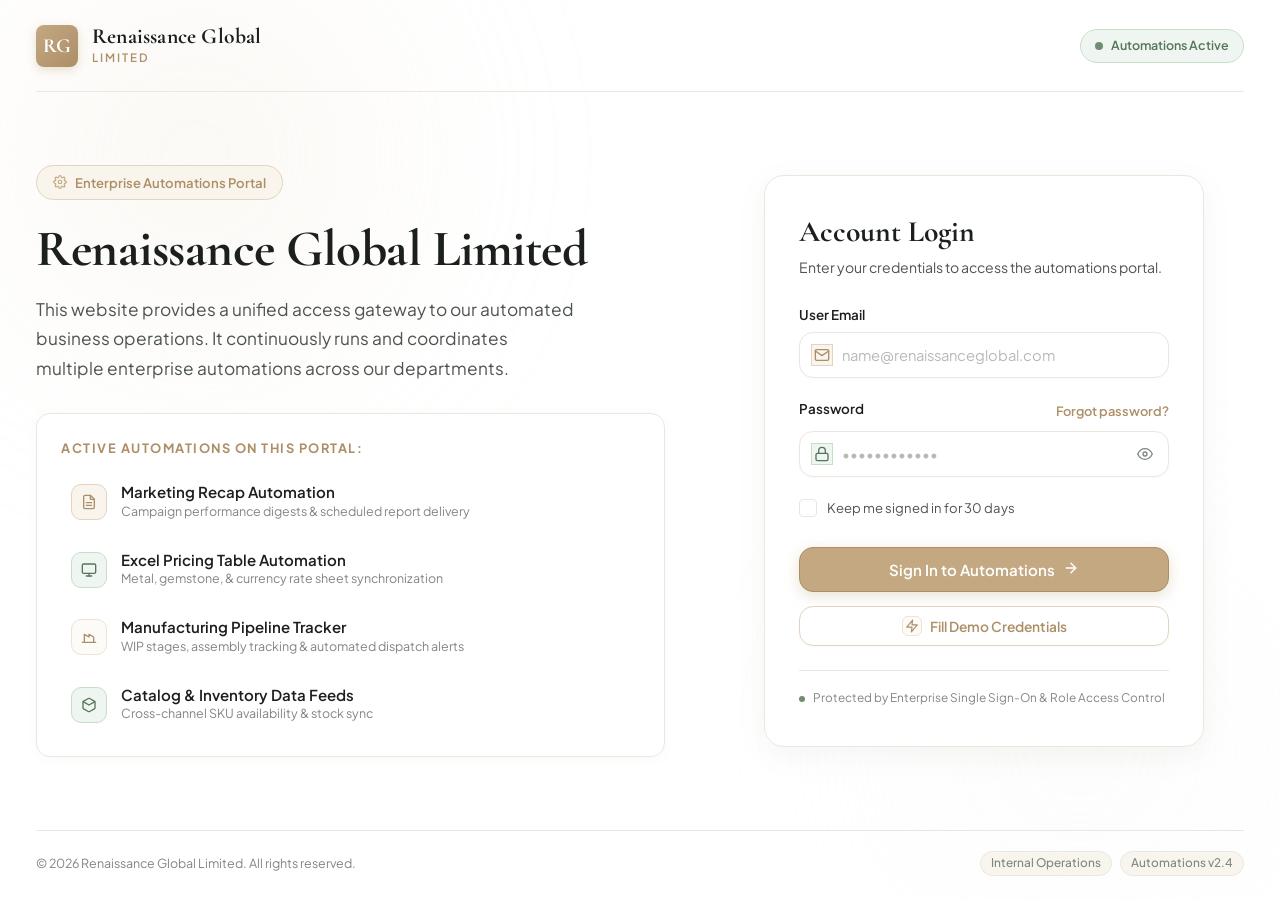
==== commit 0c230108: "working v2 - Updated the Calculation for Description and Diamonds" ====
--- a/summary-sheet-creation.html
+++ b/summary-sheet-creation.html
@@ -14,6 +14,35 @@
   <link rel="icon" href="data:image/svg+xml,<svg xmlns='http://www.w3.org/2000/svg' viewBox='0 0 32 32'><rect width='32' height='32' rx='6' fill='%23C4A882'/><text x='16' y='22' font-family='Georgia, serif' font-size='15' font-weight='bold' fill='white' text-anchor='middle'>RG</text></svg>">
 
   <link rel="stylesheet" href="styles.css">
+
+  <!-- Authentication Guard: Without login no one can access anything inside the app -->
+  <style id="auth-guard-style">
+    body { display: none !important; }
+  </style>
+  <script>
+    (function () {
+      try {
+        var rawSession = sessionStorage.getItem('rg_auth_session') || localStorage.getItem('rg_auth_session');
+        var session = rawSession ? JSON.parse(rawSession) : null;
+        if (!session || !session.authenticated) {
+          window.location.replace('index.html');
+          return;
+        }
+        // User is authenticated - remove guard once DOM is ready
+        if (document.readyState === 'loading') {
+          document.addEventListener('DOMContentLoaded', function() {
+            var guard = document.getElementById('auth-guard-style');
+            if (guard) guard.remove();
+          });
+        } else {
+          var guard = document.getElementById('auth-guard-style');
+          if (guard) guard.remove();
+        }
+      } catch (err) {
+        window.location.replace('index.html');
+      }
+    })();
+  </script>
 </head>
 <body class="page-summary-sheet">
   <!-- Subtle Ambient Glow Orbs (Soft Cream & Light Green on 80%+ White Canvas) -->
@@ -193,10 +222,72 @@
               </div>
             </div>
 
-            <!-- INPUT 3: Diamond Quality (Optional) -->
+            <!-- INPUT 3: Collection / Program Name (Optional) -->
+            <div class="form-group">
+              <label for="input-collection" class="form-label">
+                <span>3. Collection / Program Name</span>
+                <span class="text-muted" style="font-size: 0.8rem; font-weight: normal; margin-left: 6px;">(Optional — e.g. Enchanted Star Bridal, Belle-35th Anniversary)</span>
+              </label>
+              <div class="input-wrapper">
+                <span class="input-icon icon-tan">
+                  <svg width="16" height="16" viewBox="0 0 24 24" fill="none" stroke="currentColor" stroke-width="2" stroke-linecap="round" stroke-linejoin="round">
+                    <path d="M20.59 13.41l-7.17 7.17a2 2 0 0 1-2.83 0L2 12V2h10l8.59 8.59a2 2 0 0 1 0 2.82z"></path>
+                    <line x1="7" y1="7" x2="7.01" y2="7"></line>
+                  </svg>
+                </span>
+                <input 
+                  type="text" 
+                  id="input-collection" 
+                  name="collection_name" 
+                  class="form-input" 
+                  placeholder="e.g. Enchanted Star Bridal, Belle-35th Anniversary..." 
+                  list="collection-suggestions" 
+                  autocomplete="off"
+                >
+                <datalist id="collection-suggestions">
+                  <option value="Enchanted Star Bridal">
+                  <option value="Belle-35th Anniversary">
+                  <option value="Core Gemstone">
+                  <option value="Diamond Core">
+                </datalist>
+              </div>
+
+              <!-- Quick Collection Chips -->
+              <div class="quick-chips">
+                <span class="chips-label">Quick select:</span>
+                <button type="button" class="chip-btn chip-collection" data-collection="Enchanted Star Bridal">Enchanted Star Bridal</button>
+                <button type="button" class="chip-btn chip-collection" data-collection="Belle-35th Anniversary">Belle-35th Anniversary</button>
+                <button type="button" class="chip-btn chip-collection" data-collection="Core Gemstone">Core Gemstone</button>
+              </div>
+            </div>
+
+            <!-- INPUT 4: Pricing Basis Selector -->
+            <div class="form-group">
+              <label class="form-label">
+                <span>4. Pricing Basis</span>
+              </label>
+              <div class="price-basis-toggle-group">
+                <label class="price-basis-option active" id="basis-option-memo">
+                  <input type="radio" name="price_basis" id="basis-memo" value="MEMO_COST" checked>
+                  <span class="basis-card">
+                    <span class="basis-title">MEMO COST</span>
+                    <span class="basis-sub">Marketing Recap Standard (Default)</span>
+                  </span>
+                </label>
+                <label class="price-basis-option" id="basis-option-selling">
+                  <input type="radio" name="price_basis" id="basis-selling" value="SELLING_PRICE">
+                  <span class="basis-card">
+                    <span class="basis-title">Standard Selling Price</span>
+                    <span class="basis-sub">NY Selling Price Incl. Coop</span>
+                  </span>
+                </label>
+              </div>
+            </div>
+
+            <!-- INPUT 5: Diamond Quality (Optional) -->
             <div class="form-group">
               <label for="input-diamond-quality" class="form-label">
-                <span>3. Diamond Quality Specification</span>
+                <span>5. Diamond Quality Specification</span>
                 <span class="text-muted" style="font-size: 0.8rem; font-weight: normal; margin-left: 6px;">(Optional — resolved from Pricing Sheet & Code Mapping)</span>
               </label>
               
@@ -318,16 +409,16 @@
                 <span class="metric-val" id="res-customer">Signet Jewelers</span>
               </div>
               <div class="result-metric">
-                <span class="metric-key">Diamond Quality</span>
-                <span class="metric-val" id="res-quality">SI1-SI2 / G-H</span>
+                <span class="metric-key">Collection / Program</span>
+                <span class="metric-val" id="res-collection">Default</span>
               </div>
               <div class="result-metric">
-                <span class="metric-key">Pricing Source</span>
-                <span class="metric-val" id="res-file">Pricing_Sheet.xlsx</span>
+                <span class="metric-key">Pricing Basis</span>
+                <span class="metric-val" id="res-price-basis">MEMO COST</span>
               </div>
               <div class="result-metric">
-                <span class="metric-key">Parsed SKUs</span>
-                <span class="metric-val text-green">148 Line Items</span>
+                <span class="metric-key">Parsed Items</span>
+                <span class="metric-val text-green" id="res-skus">0 Line Items</span>
               </div>
             </div>
 
--- a/styles.css
+++ b/styles.css
@@ -1441,3 +1441,54 @@
     position: static;
   }
 }
+
+/* Pricing Basis Toggle Cards */
+.price-basis-toggle-group {
+  display: grid;
+  grid-template-columns: 1fr 1fr;
+  gap: 12px;
+  margin-top: 6px;
+}
+
+.price-basis-option {
+  cursor: pointer;
+  display: block;
+}
+
+.price-basis-option input[type="radio"] {
+  display: none;
+}
+
+.basis-card {
+  display: flex;
+  flex-direction: column;
+  padding: 12px 14px;
+  background-color: #FFFFFF;
+  border: 1.5px solid var(--border-light);
+  border-radius: var(--radius-md);
+  transition: all var(--transition-fast);
+}
+
+.price-basis-option:hover .basis-card {
+  border-color: var(--tan-base);
+  box-shadow: var(--shadow-subtle);
+}
+
+.price-basis-option.active .basis-card,
+.price-basis-option input[type="radio"]:checked + .basis-card {
+  border-color: var(--green-dark);
+  background-color: #F8FAF8;
+  box-shadow: 0 2px 8px rgba(110, 142, 114, 0.15);
+}
+
+.basis-title {
+  font-size: 0.88rem;
+  font-weight: 700;
+  color: var(--text-title);
+  margin-bottom: 2px;
+}
+
+.basis-sub {
+  font-size: 0.74rem;
+  color: var(--text-muted);
+}
